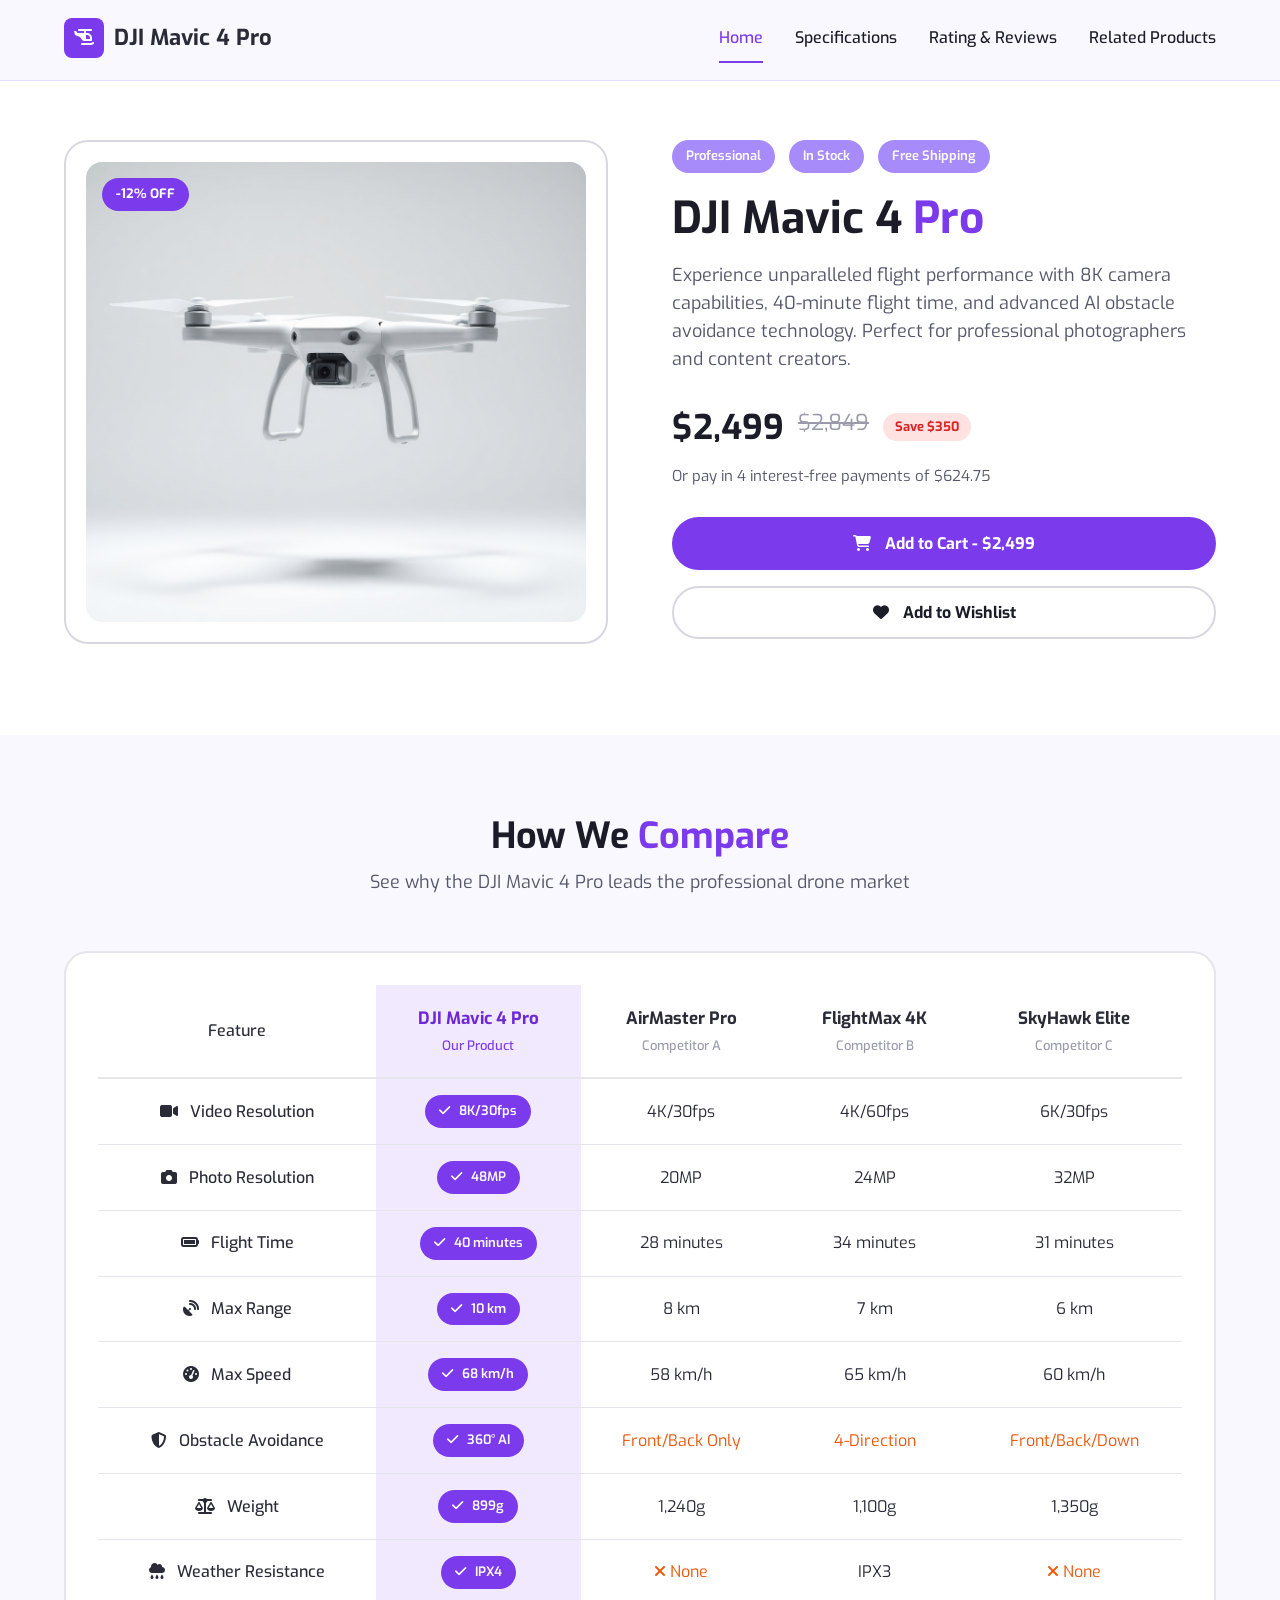
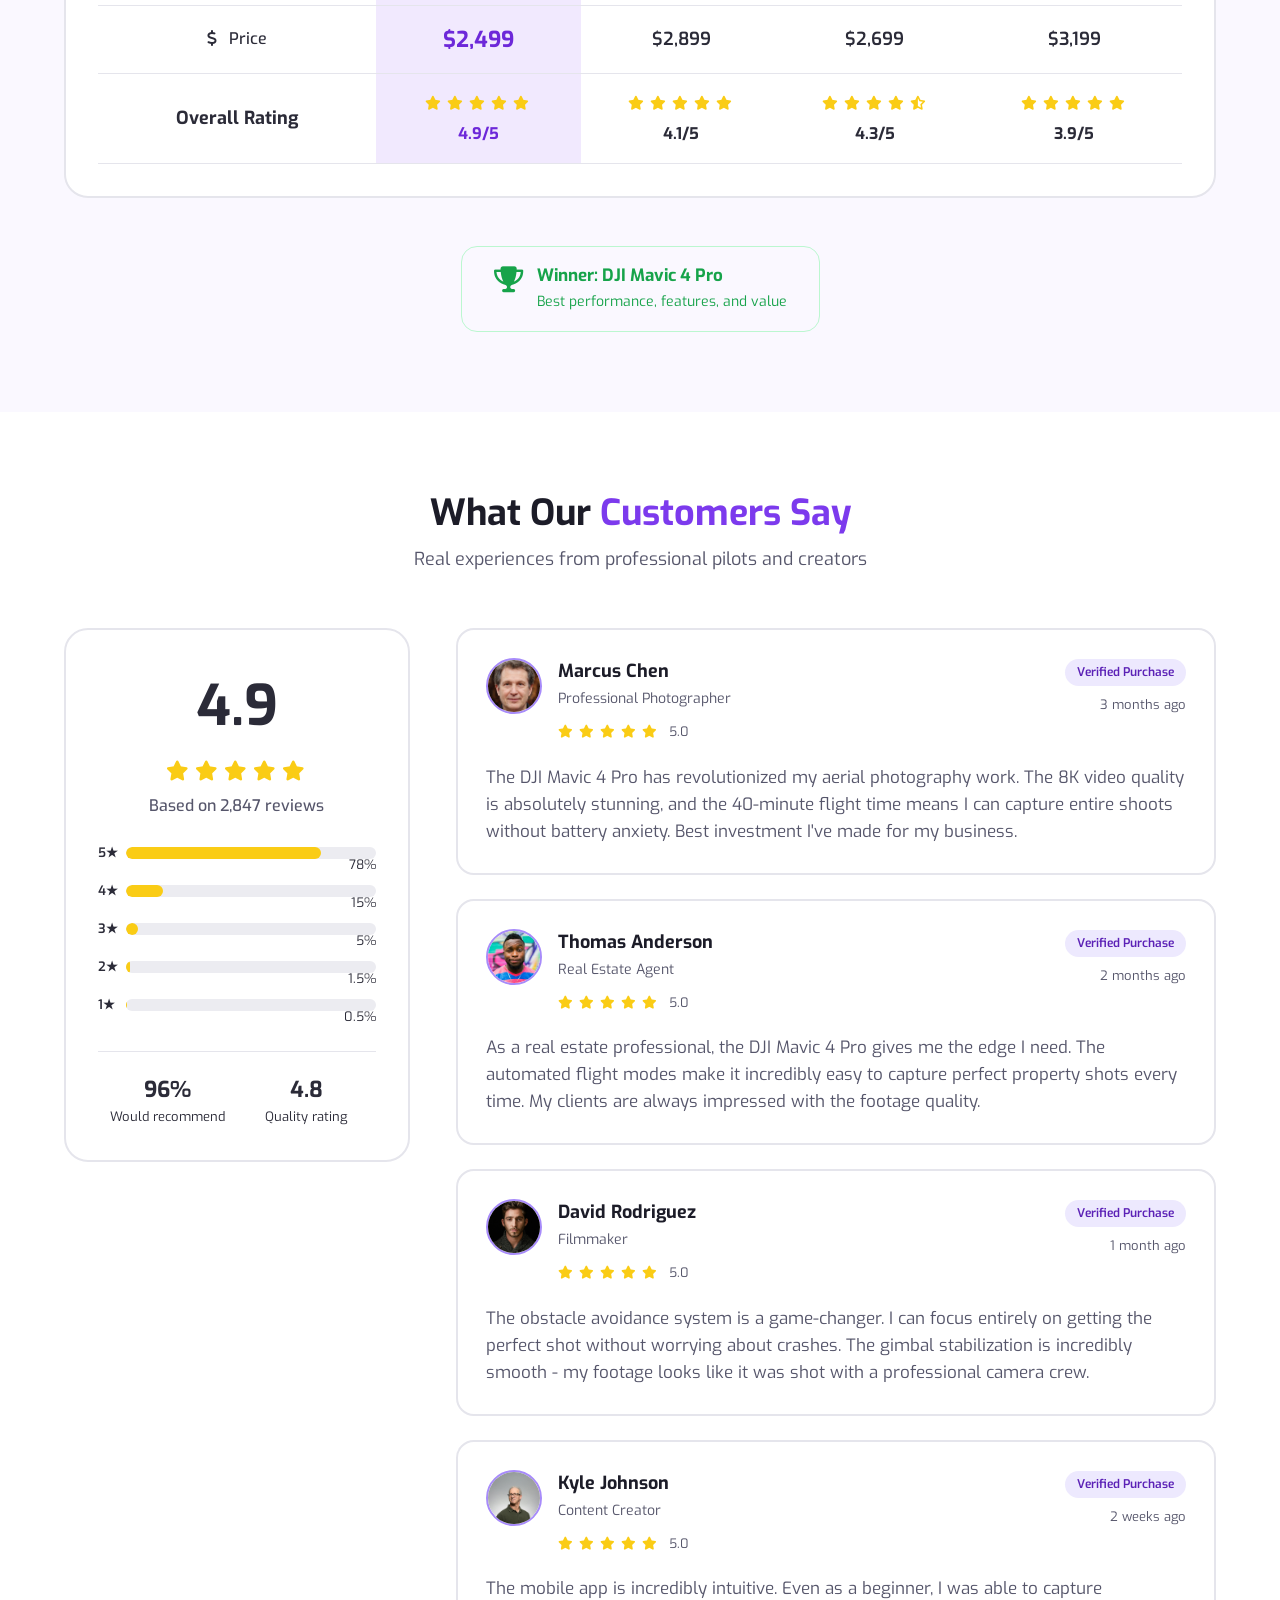
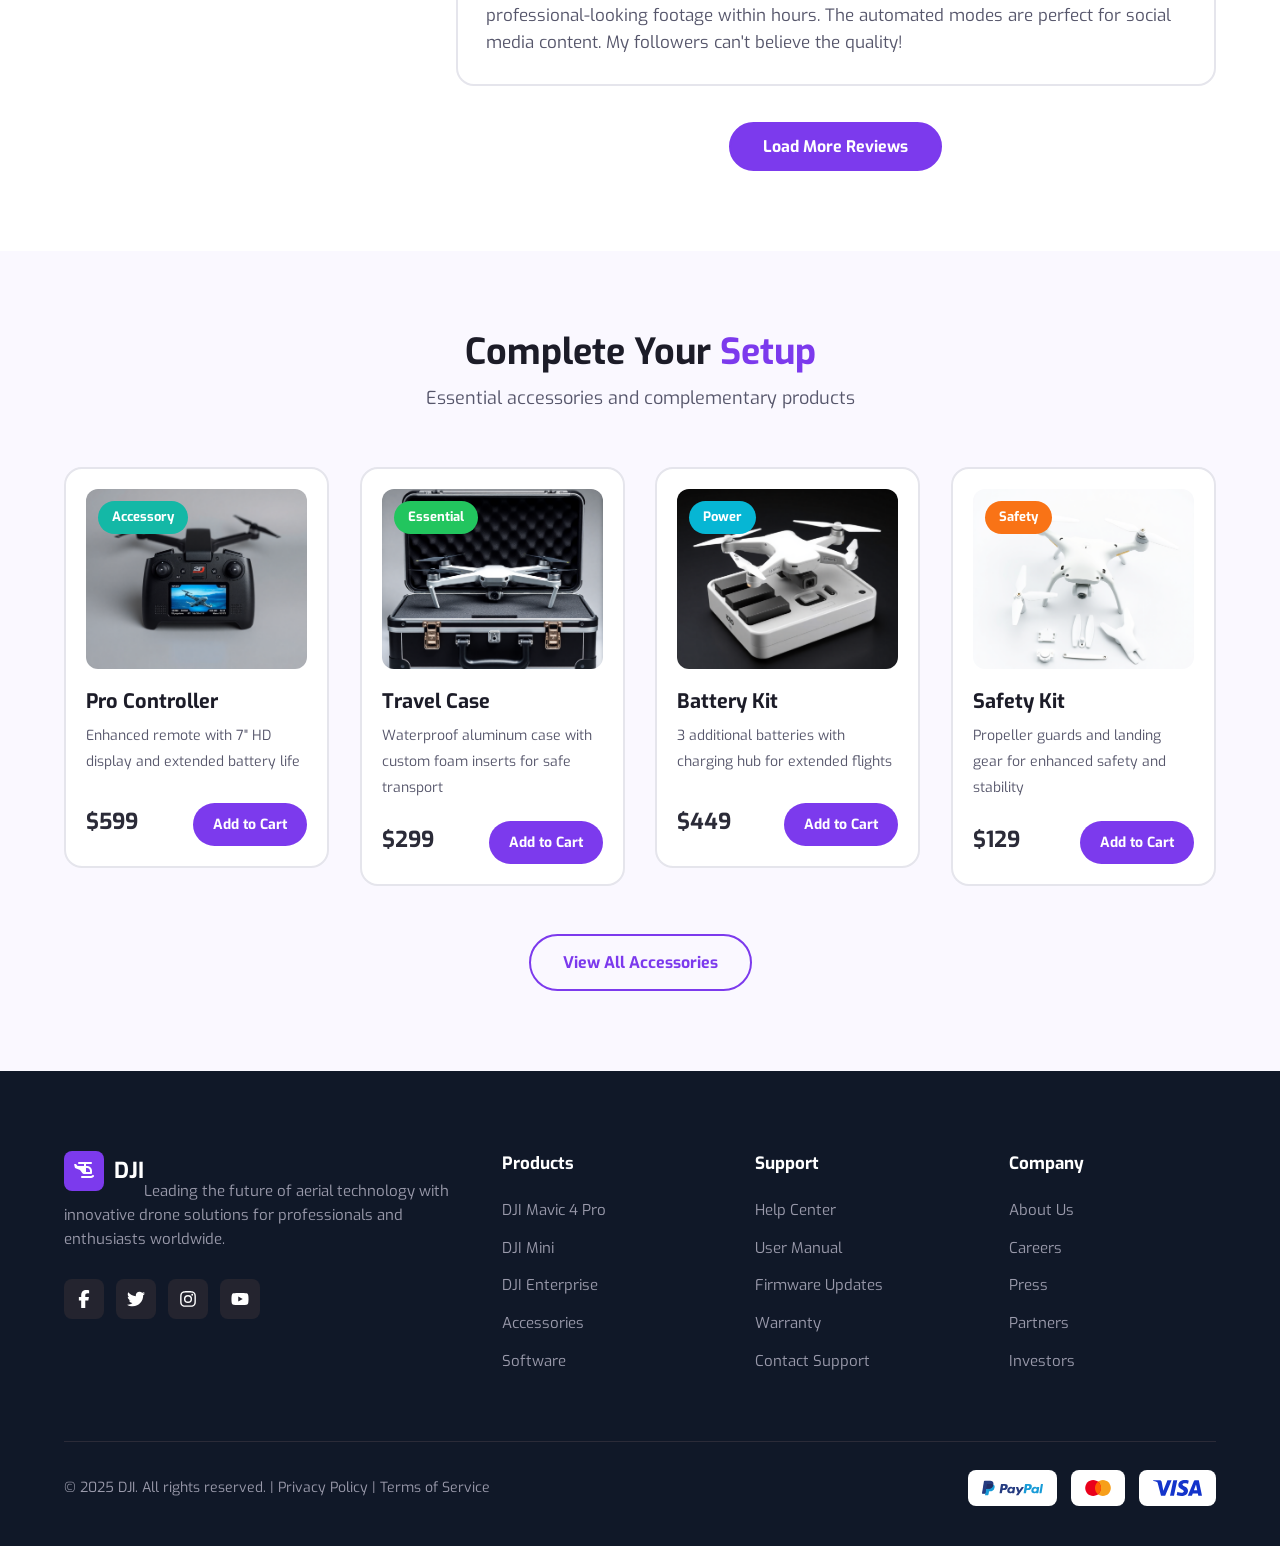
==== mostafa-mahmoud-salah-Saturday-10-4-Assignment3/index.html @ 804008ae "Add Assignment 3 - DJI Mavic 4 Pro Landing Page" ====
<!DOCTYPE html>
<html lang="en">
  <head>
    <meta charset="UTF-8" />
    <title>DJI Mavic 4 Pro | The Ultimate Drone</title>
    <link rel="icon" href="./images/plane.svg" />
    <meta
      name="description"
      content="Experience the DJI Mavic 4 Pro, the ultimate drone for professional photographers and videographers. With 8K video, 48MP photos, and advanced AI features, it's designed to elevate your aerial photography and videography to new heights."
    />
    <meta name="viewport" content="width=device-width, initial-scale=1.0" />

    <!-- Google Font -->
    <link
      href="https://fonts.googleapis.com/css2?family=Exo:wght@400;500;600;700&display=swap"
      rel="stylesheet"
    />

    <!-- Icon font (decorative icons only, not a UI framework) -->
    <link
      rel="stylesheet"
      href="https://cdnjs.cloudflare.com/ajax/libs/font-awesome/6.5.1/css/all.min.css"
    />

    <link rel="stylesheet" href="./css/style.css" />
  </head>

  <body>
    <!-- =========================================================
         FIXED NAVBAR
    ========================================================== -->
    <header id="header" class="site-header">
      <div class="container clearfix">
        <div class="logo">
          <span class="logo-icon" aria-hidden="true">
            <i class="fa-solid fa-helicopter"></i>
          </span>
          <span class="logo-text">DJI Mavic 4 Pro</span>
        </div>

        <nav class="main-nav" aria-label="Primary">
          <ul class="nav-list clearfix">
            <li class="nav-item">
              <a href="#hero" class="nav-link active">Home</a>
            </li>
            <li class="nav-item">
              <a href="#specifications" class="nav-link">Specifications</a>
            </li>
            <li class="nav-item">
              <a href="#customer-reviews" class="nav-link">Rating &amp; Reviews</a>
            </li>
            <li class="nav-item">
              <a href="#related-products" class="nav-link">Related Products</a>
            </li>
          </ul>
        </nav>
      </div>
    </header>

    <main>
      <!-- =========================================================
           HERO SECTION
      ========================================================== -->
      <section id="hero" class="hero">
        <div class="container clearfix">
          <div class="hero-media">
            <div class="hero-image-frame">
              <img
                id="main-product-image"
                class="hero-image"
                src="./images/dron3.png"
                alt="Professional white DJI Mavic 4 Pro drone floating in clean studio lighting"
              />
              <span class="badge badge-discount">-12% OFF</span>
            </div>
          </div>

          <div class="hero-info">
            <div class="hero-tags">
              <span class="tag">Professional</span>
              <span class="tag">In Stock</span>
              <span class="tag">Free Shipping</span>
            </div>

            <h1 class="hero-title">DJI Mavic 4 <span class="accent">Pro</span></h1>

            <p class="hero-desc">
              Experience unparalleled flight performance with 8K camera
              capabilities, 40-minute flight time, and advanced AI obstacle
              avoidance technology. Perfect for professional photographers
              and content creators.
            </p>

            <div class="price-row clearfix">
              <span class="price-current">$2,499</span>
              <span class="price-old">$2,849</span>
              <span class="price-save">Save $350</span>
            </div>
            <p class="price-note">Or pay in 4 interest-free payments of $624.75</p>

            <div class="hero-actions">
              <button type="button" class="btn btn-primary">
                <i class="fa-solid fa-shopping-cart" aria-hidden="true"></i>
                Add to Cart - $2,499
              </button>
              <button type="button" class="btn btn-outline">
                <i class="fa-solid fa-heart" aria-hidden="true"></i>
                Add to Wishlist
              </button>
            </div>
          </div>
        </div>
      </section>

      <!-- =========================================================
           SPECIFICATIONS / COMPARISON TABLE
      ========================================================== -->
      <section id="specifications" class="specifications">
        <div class="container">
          <div class="section-heading">
            <h2>How We <span class="accent">Compare</span></h2>
            <p>See why the DJI Mavic 4 Pro leads the professional drone market</p>
          </div>

          <div class="table-panel">
            <div class="table-scroll">
              <table class="compare-table">
                <thead>
                  <tr>
                    <th scope="col" class="feature-col">Feature</th>
                    <th scope="col" class="highlight-col">
                      <span class="col-title">DJI Mavic 4 Pro</span>
                      <span class="col-subtitle">Our Product</span>
                    </th>
                    <th scope="col">
                      <span class="col-title">AirMaster Pro</span>
                      <span class="col-subtitle col-subtitle-muted">Competitor A</span>
                    </th>
                    <th scope="col">
                      <span class="col-title">FlightMax 4K</span>
                      <span class="col-subtitle col-subtitle-muted">Competitor B</span>
                    </th>
                    <th scope="col">
                      <span class="col-title">SkyHawk Elite</span>
                      <span class="col-subtitle col-subtitle-muted">Competitor C</span>
                    </th>
                  </tr>
                </thead>
                <tbody>
                  <tr>
                    <td class="feature-name">
                      <i class="fa-solid fa-video icon-video" aria-hidden="true"></i>
                      Video Resolution
                    </td>
                    <td class="highlight-col">
                      <span class="pill"><i class="fa-solid fa-check" aria-hidden="true"></i> 8K/30fps</span>
                    </td>
                    <td>4K/30fps</td>
                    <td>4K/60fps</td>
                    <td>6K/30fps</td>
                  </tr>
                  <tr>
                    <td class="feature-name">
                      <i class="fa-solid fa-camera icon-camera" aria-hidden="true"></i>
                      Photo Resolution
                    </td>
                    <td class="highlight-col">
                      <span class="pill"><i class="fa-solid fa-check" aria-hidden="true"></i> 48MP</span>
                    </td>
                    <td>20MP</td>
                    <td>24MP</td>
                    <td>32MP</td>
                  </tr>
                  <tr>
                    <td class="feature-name">
                      <i class="fa-solid fa-battery-full icon-battery" aria-hidden="true"></i>
                      Flight Time
                    </td>
                    <td class="highlight-col">
                      <span class="pill"><i class="fa-solid fa-check" aria-hidden="true"></i> 40 minutes</span>
                    </td>
                    <td>28 minutes</td>
                    <td>34 minutes</td>
                    <td>31 minutes</td>
                  </tr>
                  <tr>
                    <td class="feature-name">
                      <i class="fa-solid fa-satellite-dish icon-range" aria-hidden="true"></i>
                      Max Range
                    </td>
                    <td class="highlight-col">
                      <span class="pill"><i class="fa-solid fa-check" aria-hidden="true"></i> 10 km</span>
                    </td>
                    <td>8 km</td>
                    <td>7 km</td>
                    <td>6 km</td>
                  </tr>
                  <tr>
                    <td class="feature-name">
                      <i class="fa-solid fa-tachometer-alt icon-speed" aria-hidden="true"></i>
                      Max Speed
                    </td>
                    <td class="highlight-col">
                      <span class="pill"><i class="fa-solid fa-check" aria-hidden="true"></i> 68 km/h</span>
                    </td>
                    <td>58 km/h</td>
                    <td>65 km/h</td>
                    <td>60 km/h</td>
                  </tr>
                  <tr>
                    <td class="feature-name">
                      <i class="fa-solid fa-shield-alt icon-shield" aria-hidden="true"></i>
                      Obstacle Avoidance
                    </td>
                    <td class="highlight-col">
                      <span class="pill"><i class="fa-solid fa-check" aria-hidden="true"></i> 360&deg; AI</span>
                    </td>
                    <td><span class="text-muted-warn">Front/Back Only</span></td>
                    <td><span class="text-muted-warn">4-Direction</span></td>
                    <td><span class="text-muted-warn">Front/Back/Down</span></td>
                  </tr>
                  <tr>
                    <td class="feature-name">
                      <i class="fa-solid fa-balance-scale icon-weight" aria-hidden="true"></i>
                      Weight
                    </td>
                    <td class="highlight-col">
                      <span class="pill"><i class="fa-solid fa-check" aria-hidden="true"></i> 899g</span>
                    </td>
                    <td>1,240g</td>
                    <td>1,100g</td>
                    <td>1,350g</td>
                  </tr>
                  <tr>
                    <td class="feature-name">
                      <i class="fa-solid fa-cloud-rain icon-weather" aria-hidden="true"></i>
                      Weather Resistance
                    </td>
                    <td class="highlight-col">
                      <span class="pill"><i class="fa-solid fa-check" aria-hidden="true"></i> IPX4</span>
                    </td>
                    <td><span class="text-error"><i class="fa-solid fa-times" aria-hidden="true"></i> None</span></td>
                    <td>IPX3</td>
                    <td><span class="text-error"><i class="fa-solid fa-times" aria-hidden="true"></i> None</span></td>
                  </tr>
                  <tr>
                    <td class="feature-name">
                      <i class="fa-solid fa-dollar-sign icon-price" aria-hidden="true"></i>
                      Price
                    </td>
                    <td class="highlight-col"><span class="price-cell">$2,499</span></td>
                    <td><span class="price-cell-alt">$2,899</span></td>
                    <td><span class="price-cell-alt">$2,699</span></td>
                    <td><span class="price-cell-alt">$3,199</span></td>
                  </tr>
                  <tr class="rating-row">
                    <td class="feature-name feature-name-bold">Overall Rating</td>
                    <td class="highlight-col">
                      <span class="stars">
                        <i class="fa-solid fa-star" aria-hidden="true"></i>
                        <i class="fa-solid fa-star" aria-hidden="true"></i>
                        <i class="fa-solid fa-star" aria-hidden="true"></i>
                        <i class="fa-solid fa-star" aria-hidden="true"></i>
                        <i class="fa-solid fa-star" aria-hidden="true"></i>
                      </span>
                      <span class="rating-score">4.9/5</span>
                    </td>
                    <td>
                      <span class="stars">
                        <i class="fa-solid fa-star" aria-hidden="true"></i>
                        <i class="fa-solid fa-star" aria-hidden="true"></i>
                        <i class="fa-solid fa-star" aria-hidden="true"></i>
                        <i class="fa-solid fa-star" aria-hidden="true"></i>
                        <i class="fa-solid fa-star star-off" aria-hidden="true"></i>
                      </span>
                      <span class="rating-score-alt">4.1/5</span>
                    </td>
                    <td>
                      <span class="stars">
                        <i class="fa-solid fa-star" aria-hidden="true"></i>
                        <i class="fa-solid fa-star" aria-hidden="true"></i>
                        <i class="fa-solid fa-star" aria-hidden="true"></i>
                        <i class="fa-solid fa-star" aria-hidden="true"></i>
                        <i class="fa-solid fa-star-half-alt" aria-hidden="true"></i>
                      </span>
                      <span class="rating-score-alt">4.3/5</span>
                    </td>
                    <td>
                      <span class="stars">
                        <i class="fa-solid fa-star" aria-hidden="true"></i>
                        <i class="fa-solid fa-star" aria-hidden="true"></i>
                        <i class="fa-solid fa-star" aria-hidden="true"></i>
                        <i class="fa-solid fa-star" aria-hidden="true"></i>
                        <i class="fa-solid fa-star star-off" aria-hidden="true"></i>
                      </span>
                      <span class="rating-score-alt">3.9/5</span>
                    </td>
                  </tr>
                </tbody>
              </table>
            </div>
          </div>

          <div class="winner-banner-wrap">
            <div class="winner-banner">
              <i class="fa-solid fa-trophy" aria-hidden="true"></i>
              <div class="winner-text">
                <p class="winner-title">Winner: DJI Mavic 4 Pro</p>
                <p class="winner-sub">Best performance, features, and value</p>
              </div>
            </div>
          </div>
        </div>
      </section>

      <!-- =========================================================
           CUSTOMER REVIEWS
      ========================================================== -->
      <section id="customer-reviews" class="reviews">
        <div class="container">
          <div class="section-heading">
            <h2>What Our <span class="accent">Customers Say</span></h2>
            <p>Real experiences from professional pilots and creators</p>
          </div>

          <div class="reviews-layout clearfix">
            <!-- Reviews Summary -->
            <div class="reviews-summary">
              <div class="summary-card">
                <div class="summary-top">
                  <div class="summary-score">4.9</div>
                  <div class="stars stars-lg">
                    <i class="fa-solid fa-star" aria-hidden="true"></i>
                    <i class="fa-solid fa-star" aria-hidden="true"></i>
                    <i class="fa-solid fa-star" aria-hidden="true"></i>
                    <i class="fa-solid fa-star" aria-hidden="true"></i>
                    <i class="fa-solid fa-star" aria-hidden="true"></i>
                  </div>
                  <p class="summary-count">Based on 2,847 reviews</p>
                </div>

                <div class="rating-bars">
                  <div class="rating-bar-row clearfix">
                    <span class="bar-label">5&#9733;</span>
                    <span class="bar-track"><span class="bar-fill" style="width: 78%"></span></span>
                    <span class="bar-value">78%</span>
                  </div>
                  <div class="rating-bar-row clearfix">
                    <span class="bar-label">4&#9733;</span>
                    <span class="bar-track"><span class="bar-fill" style="width: 15%"></span></span>
                    <span class="bar-value">15%</span>
                  </div>
                  <div class="rating-bar-row clearfix">
                    <span class="bar-label">3&#9733;</span>
                    <span class="bar-track"><span class="bar-fill" style="width: 5%"></span></span>
                    <span class="bar-value">5%</span>
                  </div>
                  <div class="rating-bar-row clearfix">
                    <span class="bar-label">2&#9733;</span>
                    <span class="bar-track"><span class="bar-fill" style="width: 1.5%"></span></span>
                    <span class="bar-value">1.5%</span>
                  </div>
                  <div class="rating-bar-row clearfix">
                    <span class="bar-label">1&#9733;</span>
                    <span class="bar-track"><span class="bar-fill" style="width: 0.5%"></span></span>
                    <span class="bar-value">0.5%</span>
                  </div>
                </div>

                <div class="summary-footer clearfix">
                  <div class="summary-stat">
                    <div class="summary-stat-value">96%</div>
                    <div class="summary-stat-label">Would recommend</div>
                  </div>
                  <div class="summary-stat">
                    <div class="summary-stat-value">4.8</div>
                    <div class="summary-stat-label">Quality rating</div>
                  </div>
                </div>
              </div>
            </div>

            <!-- Individual Reviews -->
            <div class="reviews-list">
              <article class="review-card clearfix">
                <div class="review-head clearfix">
                  <img
                    src="./images/avater4.png"
                    alt="Portrait of Marcus Chen"
                    class="avatar"
                  />
                  <div class="review-meta">
                    <span class="verified-badge">Verified Purchase</span>
                    <p class="review-date">3 months ago</p>
                  </div>
                <div class="reviewer-info">
                    <h3 class="reviewer-name">Marcus Chen</h3>
                    <p class="reviewer-role">Professional Photographer</p>
                    <div class="stars stars-sm">
                      <i class="fa-solid fa-star" aria-hidden="true"></i>
                      <i class="fa-solid fa-star" aria-hidden="true"></i>
                      <i class="fa-solid fa-star" aria-hidden="true"></i>
                      <i class="fa-solid fa-star" aria-hidden="true"></i>
                      <i class="fa-solid fa-star" aria-hidden="true"></i>
                      <span class="star-value">5.0</span>
                    </div>
                  </div>
                  </div>
                <p class="review-text">
                  The DJI Mavic 4 Pro has revolutionized my aerial photography
                  work. The 8K video quality is absolutely stunning, and the
                  40-minute flight time means I can capture entire shoots
                  without battery anxiety. Best investment I've made for my
                  business.
                </p>
              </article>

              <article class="review-card clearfix">
                <div class="review-head clearfix">
                  <img
                    src="./images/avater3.jpg"
                    alt="Portrait of Thomas Anderson"
                    class="avatar"
                  />
                  <div class="review-meta">
                    <span class="verified-badge">Verified Purchase</span>
                    <p class="review-date">2 months ago</p>
                  </div>
                <div class="reviewer-info">
                    <h3 class="reviewer-name">Thomas Anderson</h3>
                    <p class="reviewer-role">Real Estate Agent</p>
                    <div class="stars stars-sm">
                      <i class="fa-solid fa-star" aria-hidden="true"></i>
                      <i class="fa-solid fa-star" aria-hidden="true"></i>
                      <i class="fa-solid fa-star" aria-hidden="true"></i>
                      <i class="fa-solid fa-star" aria-hidden="true"></i>
                      <i class="fa-solid fa-star" aria-hidden="true"></i>
                      <span class="star-value">5.0</span>
                    </div>
                  </div>
                  </div>
                <p class="review-text">
                  As a real estate professional, the DJI Mavic 4 Pro gives me
                  the edge I need. The automated flight modes make it
                  incredibly easy to capture perfect property shots every
                  time. My clients are always impressed with the footage
                  quality.
                </p>
              </article>

              <article class="review-card clearfix">
                <div class="review-head clearfix">
                  <img
                    src="./images/avatar-1.jpg"
                    alt="Portrait of David Rodriguez"
                    class="avatar"
                  />
                  <div class="review-meta">
                    <span class="verified-badge">Verified Purchase</span>
                    <p class="review-date">1 month ago</p>
                  </div>
                <div class="reviewer-info">
                    <h3 class="reviewer-name">David Rodriguez</h3>
                    <p class="reviewer-role">Filmmaker</p>
                    <div class="stars stars-sm">
                      <i class="fa-solid fa-star" aria-hidden="true"></i>
                      <i class="fa-solid fa-star" aria-hidden="true"></i>
                      <i class="fa-solid fa-star" aria-hidden="true"></i>
                      <i class="fa-solid fa-star" aria-hidden="true"></i>
                      <i class="fa-solid fa-star" aria-hidden="true"></i>
                      <span class="star-value">5.0</span>
                    </div>
                  </div>
                  </div>
                <p class="review-text">
                  The obstacle avoidance system is a game-changer. I can focus
                  entirely on getting the perfect shot without worrying about
                  crashes. The gimbal stabilization is incredibly smooth - my
                  footage looks like it was shot with a professional camera
                  crew.
                </p>
              </article>

              <article class="review-card clearfix">
                <div class="review-head clearfix">
                  <img
                    src="./images/avater2.jpg"
                    alt="Portrait of Kyle Johnson"
                    class="avatar"
                  />
                  <div class="review-meta">
                    <span class="verified-badge">Verified Purchase</span>
                    <p class="review-date">2 weeks ago</p>
                  </div>
                <div class="reviewer-info">
                    <h3 class="reviewer-name">Kyle Johnson</h3>
                    <p class="reviewer-role">Content Creator</p>
                    <div class="stars stars-sm">
                      <i class="fa-solid fa-star" aria-hidden="true"></i>
                      <i class="fa-solid fa-star" aria-hidden="true"></i>
                      <i class="fa-solid fa-star" aria-hidden="true"></i>
                      <i class="fa-solid fa-star" aria-hidden="true"></i>
                      <i class="fa-solid fa-star" aria-hidden="true"></i>
                      <span class="star-value">5.0</span>
                    </div>
                  </div>
                  </div>
                <p class="review-text">
                  The mobile app is incredibly intuitive. Even as a beginner,
                  I was able to capture professional-looking footage within
                  hours. The automated modes are perfect for social media
                  content. My followers can't believe the quality!
                </p>
              </article>

              <div class="load-more-wrap">
                <button type="button" class="btn btn-load-more">
                  Load More Reviews
                </button>
              </div>
            </div>
          </div>
        </div>
      </section>

      <!-- =========================================================
           RELATED PRODUCTS
      ========================================================== -->
      <section id="related-products" class="related-products">
        <div class="container">
          <div class="section-heading">
            <h2>Complete Your <span class="accent">Setup</span></h2>
            <p>Essential accessories and complementary products</p>
          </div>

          <div class="product-grid clearfix">
            <div class="product-card">
              <div class="product-media">
                <img
                  class="product-image"
                  src="./images/drown4.png"
                  alt="Professional drone remote controller with LCD screen"
                />
                <span class="badge badge-teal">Accessory</span>
              </div>
              <h3 class="product-title">Pro Controller</h3>
              <p class="product-desc">
                Enhanced remote with 7" HD display and extended battery life
              </p>
              <div class="product-footer clearfix">
                <span class="product-price">$599</span>
                <button type="button" class="btn btn-small">Add to Cart</button>
              </div>
            </div>

            <div class="product-card">
              <div class="product-media">
                <img
                  class="product-image"
                  src="./images/drown5.png"
                  alt="Waterproof aluminum travel case with foam padding"
                />
                <span class="badge badge-green">Essential</span>
              </div>
              <h3 class="product-title">Travel Case</h3>
              <p class="product-desc">
                Waterproof aluminum case with custom foam inserts for safe
                transport
              </p>
              <div class="product-footer clearfix">
                <span class="product-price">$299</span>
                <button type="button" class="btn btn-small">Add to Cart</button>
              </div>
            </div>

            <div class="product-card">
              <div class="product-media">
                <img
                  class="product-image"
                  src="./images/drone.png"
                  alt="Drone battery pack set with charging hub"
                />
                <span class="badge badge-cyan">Power</span>
              </div>
              <h3 class="product-title">Battery Kit</h3>
              <p class="product-desc">
                3 additional batteries with charging hub for extended flights
              </p>
              <div class="product-footer clearfix">
                <span class="product-price">$449</span>
                <button type="button" class="btn btn-small">Add to Cart</button>
              </div>
            </div>

            <div class="product-card">
              <div class="product-media">
                <img
                  class="product-image"
                  src="./images/dron2.png"
                  alt="Drone propeller guards and landing gear accessories"
                />
                <span class="badge badge-orange">Safety</span>
              </div>
              <h3 class="product-title">Safety Kit</h3>
              <p class="product-desc">
                Propeller guards and landing gear for enhanced safety and
                stability
              </p>
              <div class="product-footer clearfix">
                <span class="product-price">$129</span>
                <button type="button" class="btn btn-small">Add to Cart</button>
              </div>
            </div>
          </div>

          <div class="view-all-wrap">
            <button type="button" class="btn btn-outline-accent">
              View All Accessories
            </button>
          </div>
        </div>
      </section>
    </main>

    <!-- =========================================================
         FOOTER
    ========================================================== -->
    <footer id="footer" class="site-footer">
      <div class="container">
        <div class="footer-columns clearfix">
          <div class="footer-col footer-col-about">
            <div class="footer-logo">
              <span class="logo-icon logo-icon-footer" aria-hidden="true">
                <i class="fa-solid fa-helicopter"></i>
              </span>
              <span class="logo-text">DJI</span>
            </div>
            <p class="footer-about-text">
              Leading the future of aerial technology with innovative drone
              solutions for professionals and enthusiasts worldwide.
            </p>
            <ul class="social-list clearfix">
              <li>
                <a
                  href="https://facebook.com"
                  target="_blank"
                  rel="noopener noreferrer"
                  class="social-icon social-facebook"
                  aria-label="DJI on Facebook"
                >
                  <img src="./images/facebook.svg" alt="" class="social-icon-svg" />
                </a>
              </li>
              <li>
                <a
                  href="https://twitter.com"
                  target="_blank"
                  rel="noopener noreferrer"
                  class="social-icon social-twitter"
                  aria-label="DJI on Twitter"
                >
                  <img src="./images/twiter.svg" alt="" class="social-icon-svg" />
                </a>
              </li>
              <li>
                <a
                  href="https://instagram.com"
                  target="_blank"
                  rel="noopener noreferrer"
                  class="social-icon social-instagram"
                  aria-label="DJI on Instagram"
                >
                  <img src="./images/instgram.svg" alt="" class="social-icon-svg" />
                </a>
              </li>
              <li>
                <a
                  href="https://youtube.com"
                  target="_blank"
                  rel="noopener noreferrer"
                  class="social-icon social-youtube"
                  aria-label="DJI on YouTube"
                >
                  <img src="./images/youtube.svg" alt="" class="social-icon-svg" />
                </a>
              </li>
            </ul>
          </div>

          <div class="footer-col">
            <h3 class="footer-heading">Products</h3>
            <ul class="footer-links">
              <li><a href="#">DJI Mavic 4 Pro</a></li>
              <li><a href="#">DJI Mini</a></li>
              <li><a href="#">DJI Enterprise</a></li>
              <li><a href="#">Accessories</a></li>
              <li><a href="#">Software</a></li>
            </ul>
          </div>

          <div class="footer-col">
            <h3 class="footer-heading">Support</h3>
            <ul class="footer-links">
              <li><a href="#">Help Center</a></li>
              <li><a href="#">User Manual</a></li>
              <li><a href="#">Firmware Updates</a></li>
              <li><a href="#">Warranty</a></li>
              <li><a href="#">Contact Support</a></li>
            </ul>
          </div>

          <div class="footer-col">
            <h3 class="footer-heading">Company</h3>
            <ul class="footer-links">
              <li><a href="#">About Us</a></li>
              <li><a href="#">Careers</a></li>
              <li><a href="#">Press</a></li>
              <li><a href="#">Partners</a></li>
              <li><a href="#">Investors</a></li>
            </ul>
          </div>
        </div>

        <div class="footer-bottom clearfix">
          <p class="copyright">
            &copy; 2025 DJI. All rights reserved. | Privacy Policy | Terms of Service
          </p>
          <div class="payment-methods">
            <span class="payment-option">
              <img src="./images/paypal.svg" alt="PayPal" />
            </span>
            <span class="payment-option">
              <img src="./images/download.svg" alt="Mastercard" />
            </span>
            <span class="payment-option">
              <img src="./images/visa.svg" alt="Visa" />
            </span>
          </div>
        </div>
      </div>
    </footer>
  </body>
</html>
---- mostafa-mahmoud-salah-Saturday-10-4-Assignment3/css/style.css ----
/* =============================================================
   TABLE OF CONTENTS
   1.  CSS Reset & Base
   2.  Typography
   3.  Layout Helpers (container, clearfix)
   4.  Buttons
   5.  Fixed Navbar
   6.  Hero Section
   7.  Specifications / Comparison Table
   8.  Customer Reviews
   9.  Related Products
   10. Footer
   11. Responsive Adjustments
============================================================= */

/* =============================================================
   1. CSS RESET & BASE
============================================================= */
*,
*::before,
*::after {
  box-sizing: border-box;
}

html {
  scroll-behavior: smooth;
}

body {
  margin: 0;
  font-family: "Exo", sans-serif;
  font-weight: 400;
  font-size: 16px;
  line-height: 1.6;
  color: #2b2b38;
  background-color: #ffffff;
  padding-top: 84px; /* prevents content from hiding under fixed navbar */
}

h1,
h2,
h3,
h4,
p,
ul,
figure {
  margin: 0;
}

ul {
  list-style: none;
  padding: 0;
}

img {
  max-width: 100%;
  height: auto;
  display: block;
  border: 0;
}

a {
  display: inline-block;
  text-decoration: none;
  color: inherit;
}

span {
  display: inline-block;
}

button {
  font-family: inherit;
  cursor: pointer;
}

table {
  border-collapse: collapse;
}

/* =============================================================
   2. TYPOGRAPHY
============================================================= */
h1,
h2,
h3 {
  font-weight: 700;
  color: #1c1c28;
}

h2 {
  font-size: 36px;
  line-height: 42px;
}

h3 {
  font-size: 20px;
  line-height: 26px;
}

p {
  font-weight: 400;
  font-size: 16px;
  line-height: 26px;
  color: #56566b;
}

.accent {
  color: #7c3aed;
}

/* =============================================================
   3. LAYOUT HELPERS
============================================================= */
.container {
  max-width: 1200px;
  margin: 0 auto;
  padding: 0 24px;
}

.clearfix::after {
  content: "";
  display: table;
  clear: both;
}

.section-heading {
  text-align: center;
  margin-bottom: 56px;
}

.section-heading h2 {
  margin-bottom: 12px;
}

.section-heading p {
  font-size: 18px;
}

/* =============================================================
   4. BUTTONS
============================================================= */
.btn {
  display: inline-block;
  border: 2px solid transparent;
  border-radius: 999px;
  padding: 14px 32px;
  font-size: 16px;
  font-weight: 700;
  transition: transform 0.2s ease, background-color 0.2s ease, color 0.2s ease;
}

.btn i {
  margin-right: 10px;
}

.btn-primary {
  background-color: #7c3aed;
  color: #ffffff;
}

.btn-primary:hover {
  transform: translateY(-3px);
}

.btn-outline {
  background-color: transparent;
  border-color: #d7d7e0;
  color: #1c1c28;
}

.btn-outline:hover {
  transform: translateY(-3px);
}

.btn-outline-accent {
  background-color: transparent;
  border-color: #7c3aed;
  color: #7c3aed;
  padding: 16px 32px;
  transition: background-color 0.2s ease, color 0.2s ease;
}

.btn-outline-accent:hover {
  background-color: #7c3aed;
  color: #ffffff;
}

.btn-small {
  background-color: #7c3aed;
  color: #ffffff;
  padding: 10px 18px;
  font-size: 14px;
  transition: transform 0.2s ease;
}

.btn-small:hover {
  transform: scale(1.05);
}

.btn-load-more {
  display: block;
  margin: 0 auto;
  background-color: #7c3aed;
  border-color: #7c3aed;
  color: #ffffff;
  padding: 12px 32px;
  transition: background-color 0.2s ease, color 0.2s ease, border-color 0.2s ease;
}

.btn-load-more:hover {
  background-color: #ffffff;
  color: #7c3aed;
}

/* =============================================================
   5. FIXED NAVBAR
============================================================= */
.site-header {
  position: fixed;
  top: 0;
  left: 0;
  width: 100%;
  z-index: 999;
  background-color: rgba(250, 248, 255, 0.95);
  border-bottom: 1px solid #e5deff;
  padding: 18px 0;
}

.logo {
  float: left;
}

.logo-icon {
  float: left;
  width: 40px;
  height: 40px;
  margin-right: 10px;
  border-radius: 8px;
  background-color: #7c3aed;
  color: #ffffff;
  text-align: center;
  line-height: 40px;
}

.logo-text {
  float: left;
  font-size: 22px;
  font-weight: 700;
  line-height: 40px;
}

.main-nav {
  float: right;
}

.nav-list {
  float: left;
}

.nav-item {
  float: left;
  margin-left: 32px;
  line-height: 40px;
}

.nav-link {
  position: relative;
  font-weight: 500;
  color: #1c1c28;
  padding-bottom: 4px;
  transition: color 0.2s ease;
}

.nav-link::before {
  content: "";
  position: absolute;
  left: 0;
  bottom: -1px;
  width: 0;
  height: 2px;
  background-color: #7c3aed;
  transition: width 0.3s ease;
}

.nav-link:hover,
.nav-link.active {
  color: #7c3aed;
}

.nav-link:hover::before,
.nav-link.active::before {
  width: 100%;
}

/* =============================================================
   6. HERO SECTION
============================================================= */
.hero {
  padding: 56px 0 80px;
}

.hero-media {
  float: left;
  width: 50%;
  padding-right: 32px;
}

.hero-info {
  float: left;
  width: 50%;
  padding-left: 32px;
}

.hero-image-frame {
  position: relative;
  border: 2px solid #d7d7e0;
  border-radius: 24px;
  padding: 20px;
}

.hero-image {
  width: 100%;
  height: 460px;
  object-fit: cover;
  border-radius: 16px;
}

.badge {
  position: absolute;
  padding: 6px 14px;
  border-radius: 999px;
  font-size: 13px;
  font-weight: 700;
  color: #ffffff;
}

.badge-discount {
  top: 36px;
  left: 36px;
  background-color: #7c3aed;
}

.hero-tags {
  margin-bottom: 20px;
}

.tag {
  background-color: #a78bfa;
  color: #ffffff;
  padding: 6px 14px;
  border-radius: 999px;
  font-size: 13px;
  font-weight: 600;
  margin-right: 10px;
}

.hero-title {
  font-weight: 700;
  font-size: 44px;
  line-height: 50px;
  margin-bottom: 18px;
}

.hero-desc {
  font-size: 18px;
  line-height: 28px;
  margin-bottom: 28px;
}

.price-row {
  margin-bottom: 8px;
}

.price-current {
  float: left;
  font-size: 34px;
  font-weight: 700;
  color: #1c1c28;
  margin-right: 14px;
}

.price-old {
  float: left;
  font-size: 22px;
  text-decoration: line-through;
  color: #9a9aab;
  margin-right: 14px;
  line-height: 44px;
}

.price-save {
  float: left;
  background-color: #fee2e2;
  color: #dc2626;
  padding: 4px 12px;
  border-radius: 999px;
  font-size: 13px;
  font-weight: 700;
  line-height: 20px;
  margin-top: 12px;
}

.price-note {
  font-size: 15px;
  margin-bottom: 28px;
}

.hero-actions .btn {
  display: block;
  width: 100%;
  text-align: center;
  margin-bottom: 16px;
}

/* =============================================================
   7. SPECIFICATIONS / COMPARISON TABLE
============================================================= */
.specifications {
  padding: 80px 0;
  background-color: #faf8ff;
}

.table-panel {
  background-color: #ffffff;
  border: 2px solid #e5e5ec;
  border-radius: 24px;
  padding: 32px;
}

.table-scroll {
  overflow-x: auto;
}

.compare-table {
  width: 100%;
  min-width: 800px;
}

.compare-table th,
.compare-table td {
  padding: 16px;
  text-align: center;
  border-bottom: 1px solid #e5e5ec;
}

.compare-table thead th {
  border-bottom: 2px solid #e5e5ec;
  padding-top: 20px;
  padding-bottom: 20px;
}

.feature-col,
.feature-name {
  text-align: left;
  font-weight: 500;
}

.feature-name-bold {
  font-weight: 700;
  font-size: 18px;
}

.feature-name i {
  margin-right: 8px;
}

.col-title {
  display: block;
  font-size: 17px;
  font-weight: 700;
}

.col-subtitle {
  display: block;
  font-size: 13px;
  color: #7c3aed;
  font-weight: 500;
  margin-top: 4px;
}

.col-subtitle-muted {
  color: #9a9aab;
}

.highlight-col {
  background-color: #f1e9fe;
  color: #6d28d9;
}

.pill {
  display: inline-block;
  background-color: #7c3aed;
  color: #ffffff;
  padding: 6px 14px;
  border-radius: 999px;
  font-size: 13px;
  font-weight: 600;
}

.pill i {
  margin-right: 6px;
}

.text-muted-warn {
  color: #ea580c;
}

.text-error {
  color: #ea580c;
}

.price-cell {
  font-size: 22px;
  font-weight: 700;
}

.price-cell-alt {
  font-size: 18px;
  font-weight: 600;
}

.stars i {
  color: #facc15;
  font-size: 14px;
  margin-right: 2px;
}

.stars-lg i {
  font-size: 20px;
}

.stars-sm i {
  font-size: 13px;
}

.star-off {
  color: #d7d7e0;
}

.rating-score,
.rating-score-alt {
  display: block;
  margin-top: 6px;
  font-weight: 700;
}

.winner-banner-wrap {
  text-align: center;
  margin-top: 48px;
}

.winner-banner {
  display: inline-block;
  border: 1px solid #bbf7d0;
  border-radius: 16px;
  padding: 16px 32px;
  text-align: left;
}

.winner-banner i {
  float: left;
  font-size: 26px;
  color: #16a34a;
  margin-right: 14px;
  margin-top: 4px;
}

.winner-text {
  overflow: hidden;
}

.winner-title {
  font-weight: 700;
  color: #16a34a;
  font-size: 17px;
}

.winner-sub {
  font-size: 14px;
  color: #16a34a;
}

/* =============================================================
   8. CUSTOMER REVIEWS
============================================================= */
.reviews {
  padding: 80px 0;
}

.reviews-summary {
  float: left;
  width: 30%;
}

.reviews-list {
  float: right;
  width: 66%;
}

.summary-card {
  position: sticky;
  top: 8px;
  background-color: #ffffff;
  border: 2px solid #e5e5ec;
  border-radius: 24px;
  padding: 32px;
}

.summary-top {
  text-align: center;
  margin-bottom: 28px;
}

.summary-score {
  font-size: 56px;
  font-weight: 700;
  margin-bottom: 8px;
}

.summary-top .stars {
  margin-bottom: 8px;
}

.summary-count {
  font-weight: 500;
}

.rating-bar-row {
  margin-bottom: 14px;
}

.bar-label {
  float: left;
  width: 28px;
  font-size: 13px;
  font-weight: 600;
  line-height: 12px;
}

.bar-value {
  float: right;
  width: 40px;
  font-size: 13px;
  text-align: right;
  line-height: 12px;
}

.bar-track {
  display: block;
  overflow: hidden; /* fills the space between the floated label and value */
  height: 12px;
  border-radius: 999px;
  background-color: #ececf1;
}

.bar-fill {
  display: block;
  height: 100%;
  border-radius: 999px;
  background-color: #facc15;
}

.summary-footer {
  margin-top: 28px;
  padding-top: 20px;
  border-top: 1px solid #e5e5ec;
}

.summary-stat {
  float: left;
  width: 50%;
  text-align: center;
}

.summary-stat-value {
  font-size: 22px;
  font-weight: 700;
}

.summary-stat-label {
  font-size: 13px;
}

.review-card {
  background-color: #ffffff;
  border: 2px solid #e5e5ec;
  border-radius: 18px;
  padding: 28px;
  margin-bottom: 24px;
}

.review-head {
  margin-bottom: 20px;
}

.avatar {
  float: left;
  width: 56px;
  height: 56px;
  border-radius: 50%;
  border: 2px solid #a78bfa;
  margin-right: 16px;
}

.review-meta {
  float: right;
  text-align: right;
}

.verified-badge {
  background-color: #ede9fe;
  color: #5b21b6;
  padding: 4px 12px;
  border-radius: 999px;
  font-size: 12px;
  font-weight: 600;
}

.review-date {
  font-size: 13px;
  margin-top: 6px;
}

.reviewer-info {
  overflow: hidden; /* fills remaining space between avatar and meta floats */
}

.reviewer-name {
  font-size: 18px;
  font-weight: 700;
  margin-bottom: 2px;
}

.reviewer-role {
  font-size: 14px;
  margin-bottom: 6px;
}

.star-value {
  font-size: 13px;
  margin-left: 6px;
  color: #56566b;
}

.review-text {
  font-size: 17px;
  line-height: 27px;
}

.load-more-wrap {
  clear: both;
  padding-top: 12px;
}

/* =============================================================
   9. RELATED PRODUCTS
============================================================= */
.related-products {
  padding: 80px 0;
  background-color: #faf8ff;
}

.product-card {
  float: left;
  width: 23%;
  margin-right: calc(8% / 3);
  background-color: #ffffff;
  border: 2px solid #e5e5ec;
  border-radius: 18px;
  padding: 20px;
  transition: transform 0.2s ease;
}

.product-card:last-child {
  margin-right: 0;
}

.product-card:hover {
  transform: scale(1.03);
}

.product-media {
  position: relative;
  margin-bottom: 20px;
  overflow: hidden;
  border-radius: 12px;
}

.product-image {
  width: 100%;
  height: 180px;
  object-fit: cover;
  transition: transform 0.3s ease;
}

.product-card:hover .product-image {
  transform: scale(1.05);
}

.badge-teal {
  top: 12px;
  left: 12px;
  background-color: #14b8a6;
}

.badge-green {
  top: 12px;
  left: 12px;
  background-color: #22c55e;
}

.badge-cyan {
  top: 12px;
  left: 12px;
  background-color: #06b6d4;
}

.badge-orange {
  top: 12px;
  left: 12px;
  background-color: #f97316;
}

.product-title {
  margin-bottom: 8px;
}

.product-desc {
  font-size: 14px;
  margin-bottom: 20px;
  min-height: 60px;
}

.product-price {
  float: left;
  font-size: 22px;
  font-weight: 700;
  line-height: 38px;
}

.product-footer .btn-small {
  float: right;
}

.view-all-wrap {
  clear: both;
  text-align: center;
  margin-top: 48px;
}

/* =============================================================
   10. FOOTER
============================================================= */
.site-footer {
  background-color: #101828;
  color: #d5d5df;
  /* increased top/bottom padding to match reference's larger vertical rhythm */
  padding: 80px 0 40px;
}

.footer-columns {
  /* more separation before the divider/bottom row */
  margin-bottom: 56px;
}

.footer-col {
  float: left;
  /* narrower default column width now that About gets extra room (see .footer-col-about) */
  width: 18%;
  margin-right: 4%;
}

.footer-col:last-child {
  margin-right: 0;
}

.footer-col-about {
  /* About column widened to match reference proportions (34/18/18/18 + 3x4% gaps = 100%) */
  width: 34%;
}

.footer-logo {
  /* more breathing room between logo and the paragraph below it */
  margin-bottom: 28px;
}

.logo-icon-footer {
  background-color: #7c3aed;
}

.footer-col .logo-text {
  color: #ffffff;
  line-height: 40px;
}

.footer-about-text {
  color: #9a9aab;
  font-size: 15px;
  line-height: 24px;
  margin-bottom: 28px;
}

.social-list {
  margin: 0;
}

.social-list li {
  float: left;
  margin-right: 12px;
}

.social-icon {
  /* identical box for every icon: same width, height, radius, background */
  width: 40px;
  height: 40px;
  border-radius: 8px;
  background-color: #24242f;
  transition: background-color 0.2s ease, transform 0.2s ease;
}

.social-icon-svg {
  /* fixed, identical icon size, centered inside the 40x40 box via equal
     top/left margins (box-model centering, no flex/grid needed) */
  display: block;
  width: 18px;
  height: 18px;
  margin: 11px auto 0;
}

.social-facebook:hover {
  background-color: #1877f2;
}

.social-twitter:hover {
  background-color: #1da1f2;
}

.social-instagram:hover {
  background-color: #e4405f;
}

.social-youtube:hover {
  background-color: #ff0000;
}

.social-icon:hover {
  transform: translateY(-3px);
}

.footer-heading {
  color: #ffffff;
  font-size: 17px;
  margin-bottom: 20px;
}

.footer-links li {
  margin-bottom: 12px;
}

.footer-links a {
  color: #9a9aab;
  font-size: 15px;
  transition: color 0.2s ease;
}

.footer-links a:hover {
  color: #ffffff;
}

.footer-bottom {
  padding-top: 28px;
  border-top: 1px solid #2b2b38;
}

.copyright {
  float: left;
  font-size: 14px;
  color: #9a9aab;
  /* matches the payment-option row's total height (10px + 16px + 10px) so
     the copyright text and the icons sit on the same visual baseline */
  line-height: 36px;
}

.payment-methods {
  float: right;
}

.payment-option {
  float: left;
  background-color: #ffffff;
  border-radius: 8px;
  padding: 10px 14px;
  margin-left: 14px;
}

.payment-option:first-child {
  /* equal spacing between icons only, no extra offset before the first one */
  margin-left: 0;
}

.payment-option img {
  height: 16px;
  display: block;
}

/* =============================================================
   11. RESPONSIVE ADJUSTMENTS
   Floats are stacked (not replaced with flex/grid) on smaller
   screens so every section reads as a single column.
============================================================= */
@media (max-width: 900px) {
  body {
    padding-top: 76px;
  }

  .main-nav {
    float: none;
    clear: both;
    padding-top: 14px;
  }

  .nav-item {
    margin-left: 0;
    margin-right: 24px;
  }

  .hero-media,
  .hero-info {
    float: none;
    width: 100%;
    padding: 0;
  }

  .hero-info {
    margin-top: 32px;
  }

  .reviews-summary,
  .reviews-list {
    float: none;
    width: 100%;
  }

  .reviews-list {
    margin-top: 32px;
  }

  .summary-card {
    position: static;
  }

  .product-card {
    float: none;
    width: 100%;
    margin-right: 0;
    margin-bottom: 24px;
  }

  .footer-col {
    float: none;
    width: 100%;
    margin-right: 0;
    margin-bottom: 32px;
  }

  .copyright,
  .payment-methods {
    float: none;
    display: block;
  }

  .payment-methods {
    margin-top: 16px;
  }
}
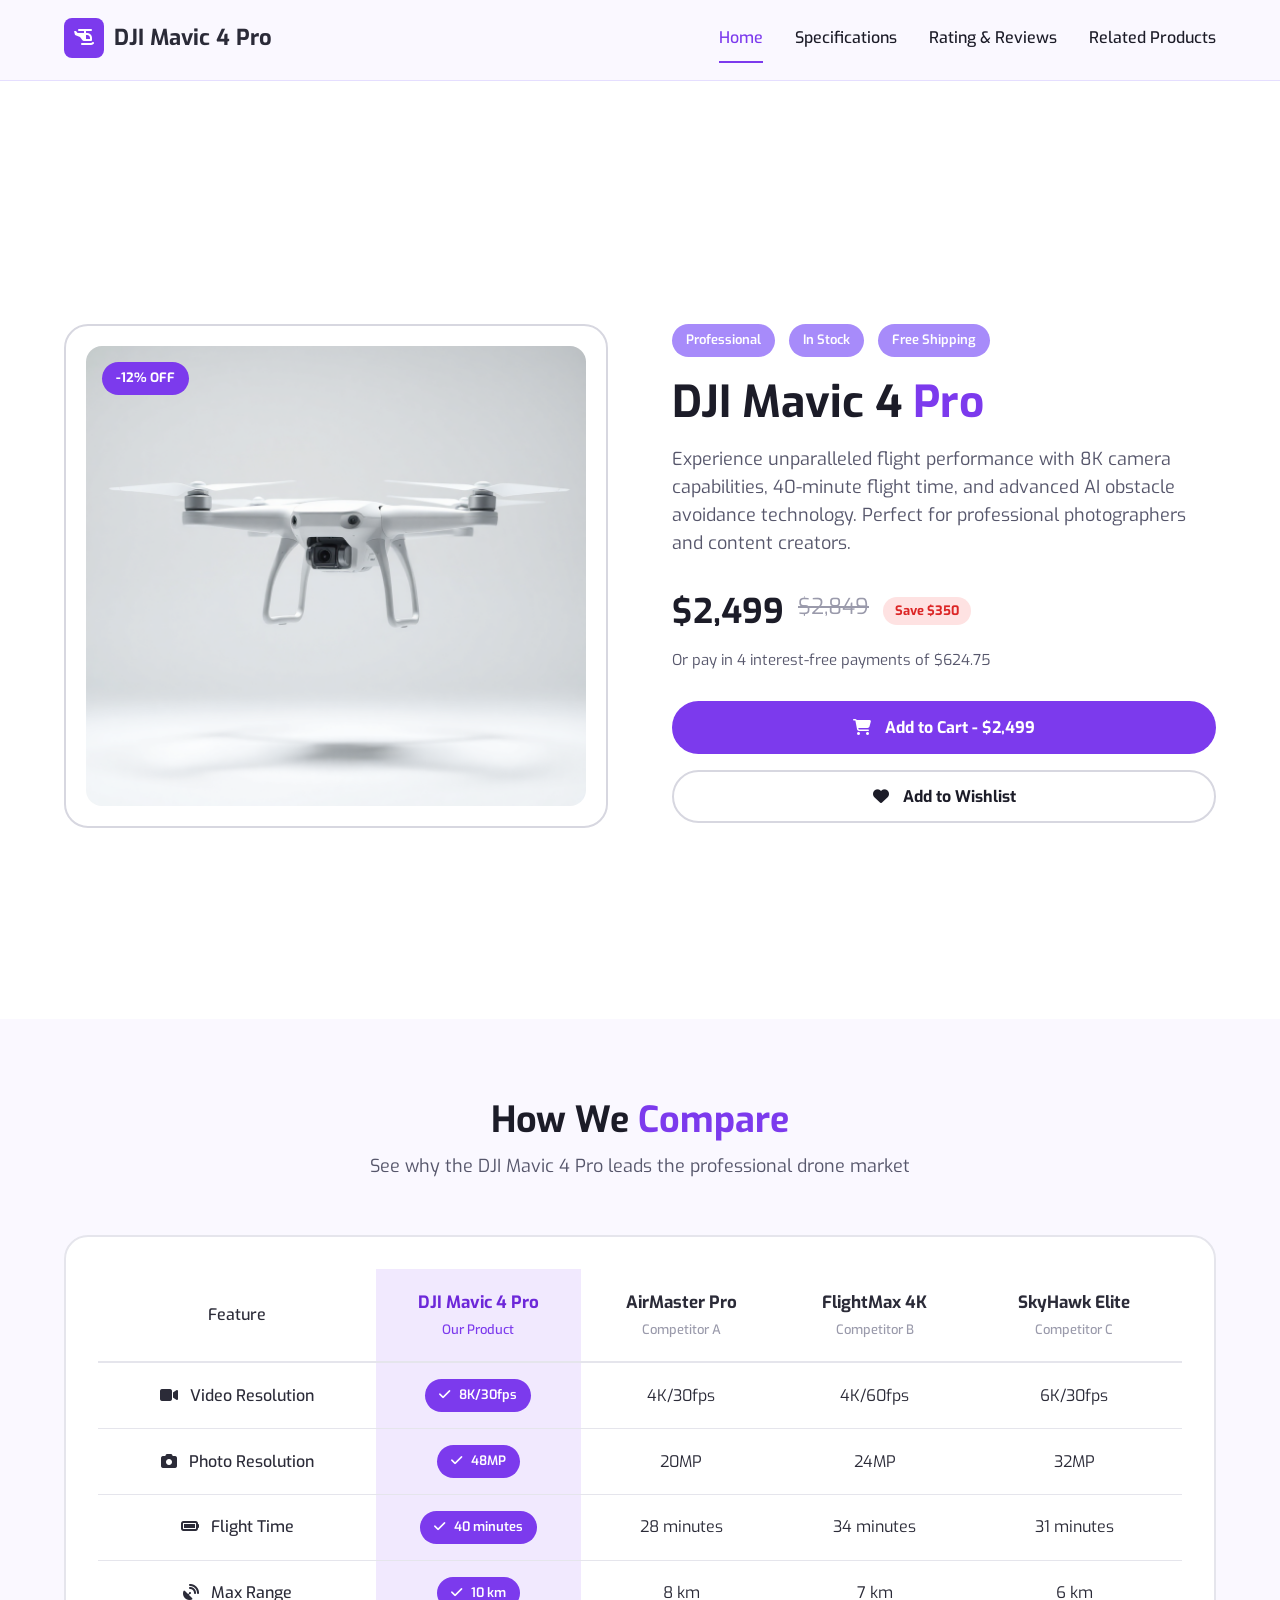
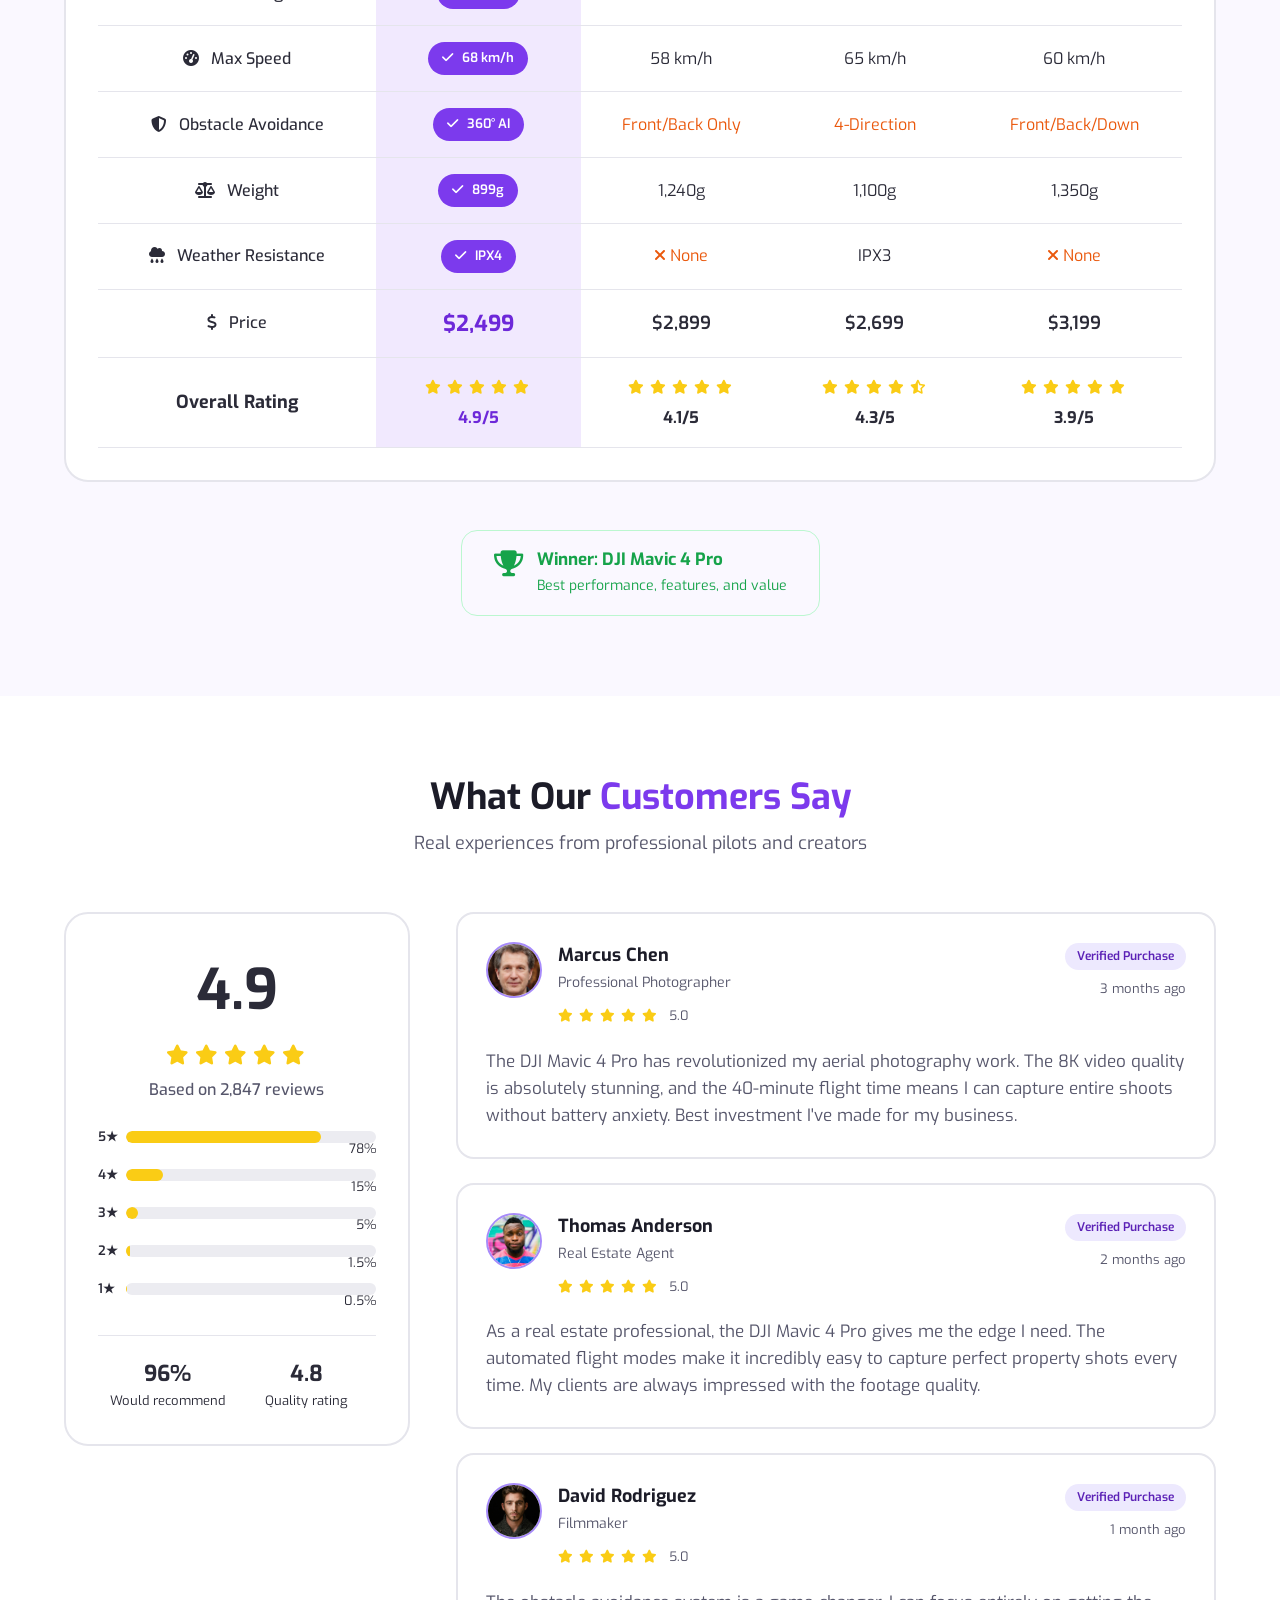
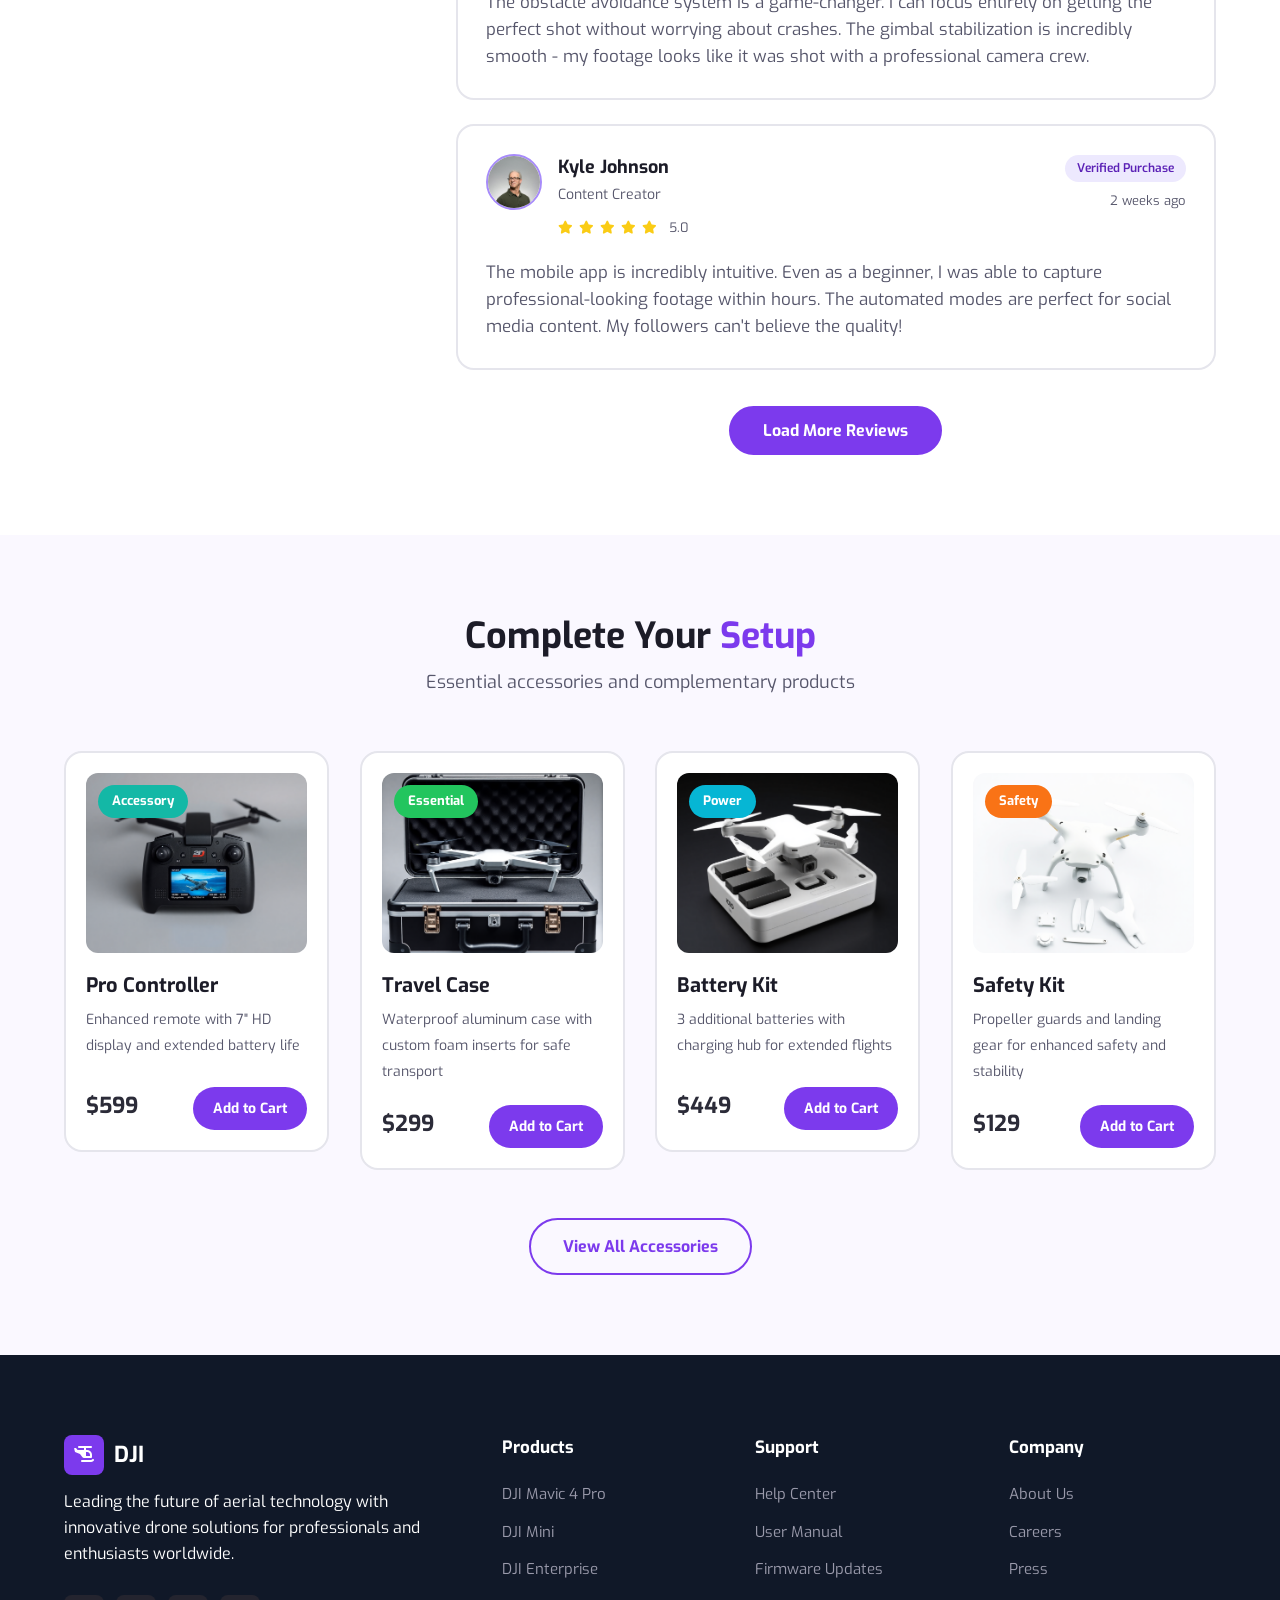
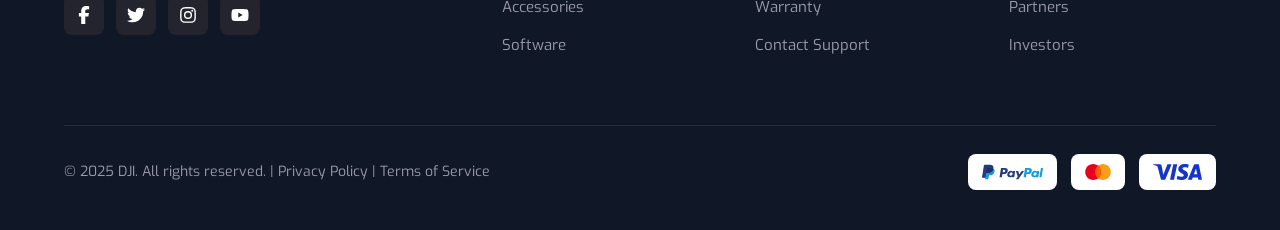
==== commit 6a1a4e65: "Modifief in style" ====
--- a/mostafa-mahmoud-salah-Saturday-10-4-Assignment3/index.html
+++ b/mostafa-mahmoud-salah-Saturday-10-4-Assignment3/index.html
@@ -635,6 +635,7 @@
               </span>
               <span class="logo-text">DJI</span>
             </div>
+            <br/>
             <p class="footer-about-text">
               Leading the future of aerial technology with innovative drone
               solutions for professionals and enthusiasts worldwide.
--- a/mostafa-mahmoud-salah-Saturday-10-4-Assignment3/css/style.css
+++ b/mostafa-mahmoud-salah-Saturday-10-4-Assignment3/css/style.css
@@ -12,7 +12,6 @@
    10. Footer
    11. Responsive Adjustments
 ============================================================= */
-
 /* =============================================================
    1. CSS RESET & BASE
 ============================================================= */
@@ -297,7 +296,8 @@
    6. HERO SECTION
 ============================================================= */
 .hero {
-  padding: 56px 0 80px;
+    margin-top: 120px;
+    padding: 120px 0 180px;
 }
 
 .hero-media {
@@ -895,9 +895,10 @@
 }
 
 .footer-about-text {
-  color: #9a9aab;
-  font-size: 15px;
-  line-height: 24px;
+  color: #ffffff;
+  font-weight: 400;
+  font-size: 16px;
+  line-height: 26px;
   margin-bottom: 28px;
 }
 
